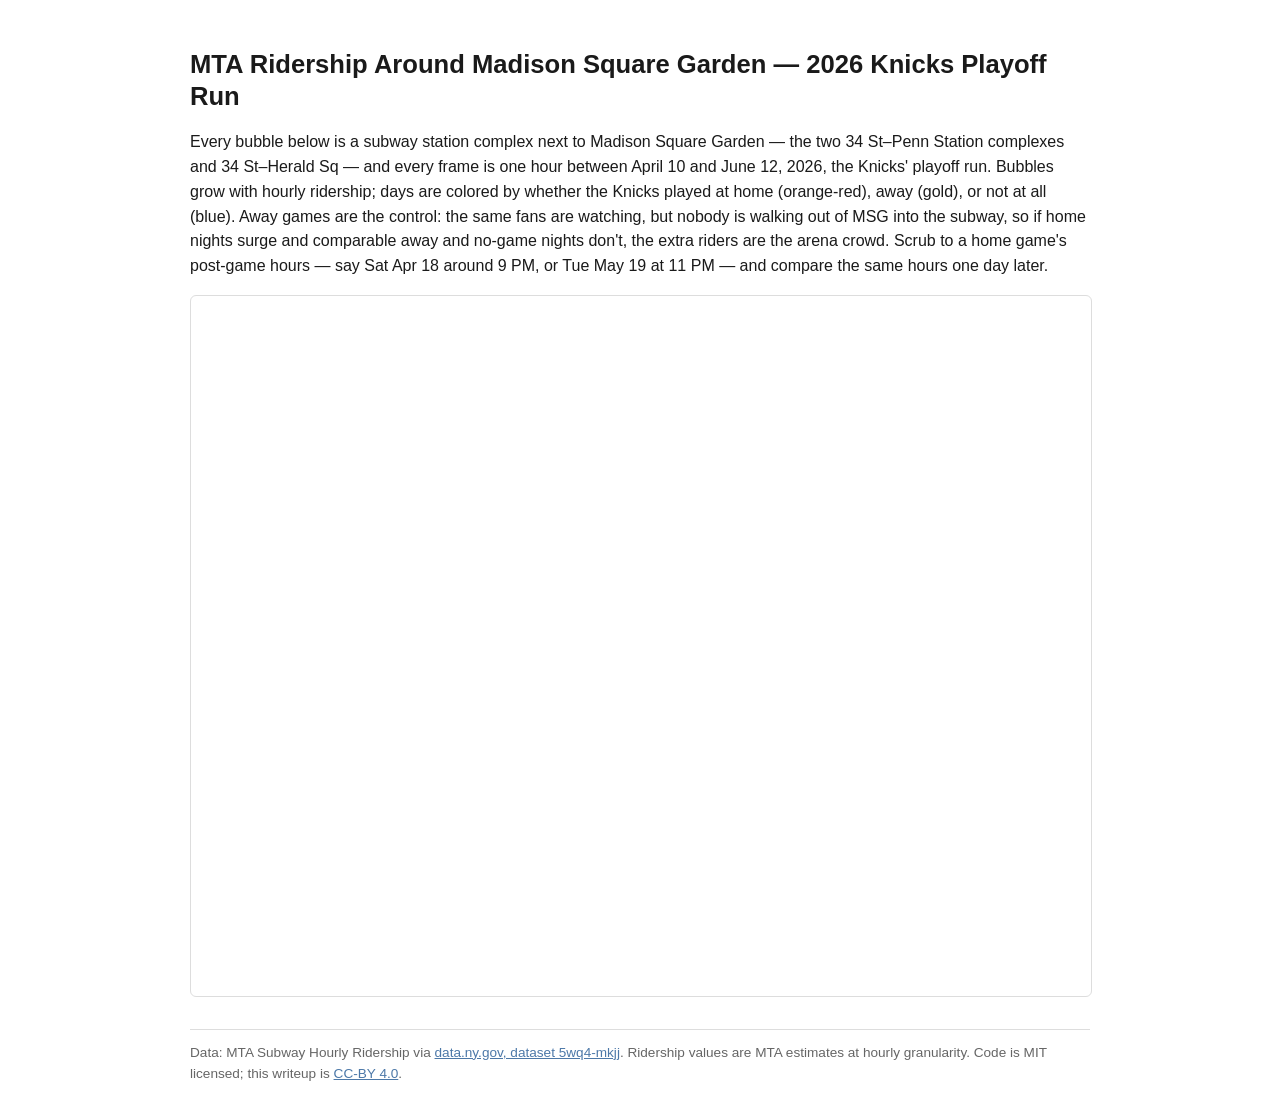
==== docs/index.html @ e0a3ffa9 "Phase 4: landing page, README, v2 ideas docs/index.html frames the home/away/no-game comparison and " ====
<!DOCTYPE html>
<html lang="en">
<head>
<meta charset="utf-8">
<meta name="viewport" content="width=device-width, initial-scale=1">
<title>MTA Ridership Around Madison Square Garden — 2026 Knicks Playoff Run</title>
<style>
  body {
    font-family: -apple-system, BlinkMacSystemFont, "Segoe UI", Roboto,
      Helvetica, Arial, sans-serif;
    max-width: 900px;
    margin: 0 auto;
    padding: 2rem 1rem;
    color: #1a1a1a;
    line-height: 1.55;
  }
  h1 { font-size: 1.6rem; line-height: 1.25; }
  iframe {
    width: 100%;
    height: 700px;
    border: 1px solid #ddd;
    border-radius: 6px;
  }
  footer {
    margin-top: 1.5rem;
    font-size: 0.85rem;
    color: #666;
    border-top: 1px solid #ddd;
    padding-top: 0.75rem;
  }
  footer a { color: #4C78A8; }
</style>
</head>
<body>
<h1>MTA Ridership Around Madison Square Garden — 2026 Knicks Playoff Run</h1>
<p>
Every bubble below is a subway station complex next to Madison Square Garden —
the two 34&nbsp;St–Penn Station complexes and 34&nbsp;St–Herald&nbsp;Sq — and
every frame is one hour between April 10 and June 12, 2026, the Knicks'
playoff run. Bubbles grow with hourly ridership; days are colored by whether
the Knicks played at home (orange-red), away (gold), or not at all (blue).
Away games are the control: the same fans are watching, but nobody is walking
out of MSG into the subway, so if home nights surge and comparable away and
no-game nights don't, the extra riders are the arena crowd. Scrub to a home
game's post-game hours — say Sat Apr 18 around 9&nbsp;PM, or Tue May 19 at
11&nbsp;PM — and compare the same hours one day later.
</p>
<iframe src="ridership_map.html" title="Animated map of hourly MTA ridership near MSG"></iframe>
<footer>
Data: MTA Subway Hourly Ridership via
<a href="https://data.ny.gov/Transportation/MTA-Subway-Hourly-Ridership/5wq4-mkjj">data.ny.gov, dataset 5wq4-mkjj</a>.
Ridership values are MTA estimates at hourly granularity.
Code is MIT licensed; this writeup is
<a href="https://creativecommons.org/licenses/by/4.0/">CC-BY 4.0</a>.
</footer>
</body>
</html>
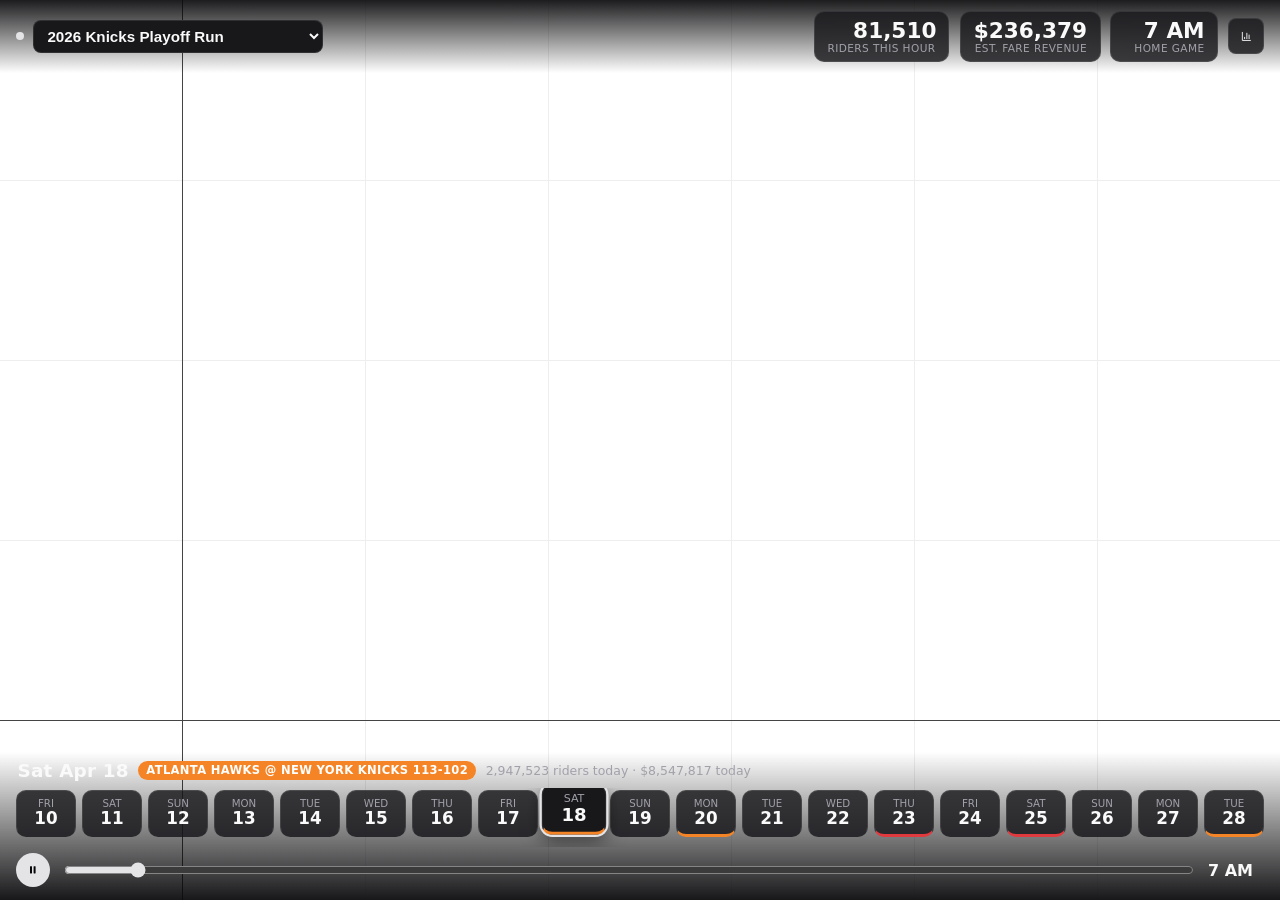
==== commit 47c1fc9b: "clean up paths" ====
--- a/docs/index.html
+++ b/docs/index.html
@@ -1,57 +1,98 @@
-<!DOCTYPE html>
+<!doctype html>
 <html lang="en">
-<head>
-<meta charset="utf-8">
-<meta name="viewport" content="width=device-width, initial-scale=1">
-<title>MTA Ridership Around Madison Square Garden — 2026 Knicks Playoff Run</title>
-<style>
-  body {
-    font-family: -apple-system, BlinkMacSystemFont, "Segoe UI", Roboto,
-      Helvetica, Arial, sans-serif;
-    max-width: 900px;
-    margin: 0 auto;
-    padding: 2rem 1rem;
-    color: #1a1a1a;
-    line-height: 1.55;
-  }
-  h1 { font-size: 1.6rem; line-height: 1.25; }
-  iframe {
-    width: 100%;
-    height: 700px;
-    border: 1px solid #ddd;
-    border-radius: 6px;
-  }
-  footer {
-    margin-top: 1.5rem;
-    font-size: 0.85rem;
-    color: #666;
-    border-top: 1px solid #ddd;
-    padding-top: 0.75rem;
-  }
-  footer a { color: #4C78A8; }
-</style>
-</head>
-<body>
-<h1>MTA Ridership Around Madison Square Garden — 2026 Knicks Playoff Run</h1>
-<p>
-Every bubble below is a subway station complex next to Madison Square Garden —
-the two 34&nbsp;St–Penn Station complexes and 34&nbsp;St–Herald&nbsp;Sq — and
-every frame is one hour between April 10 and June 12, 2026, the Knicks'
-playoff run. Bubbles grow with hourly ridership; days are colored by whether
-the Knicks played at home (orange-red), away (gold), or not at all (blue).
-Away games are the control: the same fans are watching, but nobody is walking
-out of MSG into the subway, so if home nights surge and comparable away and
-no-game nights don't, the extra riders are the arena crowd. Scrub to a home
-game's post-game hours — say Sat Apr 18 around 9&nbsp;PM, or Tue May 19 at
-11&nbsp;PM — and compare the same hours one day later.
-</p>
-<iframe src="ridership_map.html" title="Animated map of hourly MTA ridership near MSG"></iframe>
-<footer>
-Data: MTA Subway Hourly Ridership via
-<a href="https://data.ny.gov/Transportation/MTA-Subway-Hourly-Ridership/5wq4-mkjj">data.ny.gov, dataset 5wq4-mkjj</a>.
-Ridership values are MTA estimates at hourly granularity.
-Code is MIT licensed; this writeup is
-<a href="https://creativecommons.org/licenses/by/4.0/">CC-BY 4.0</a>.
-</footer>
-</body>
+  <head>
+    <meta charset="utf-8" />
+    <meta name="viewport" content="width=device-width, initial-scale=1" />
+    <title>Sports Lights Up NYC Transit</title>
+    <link rel="stylesheet" href="app.css" />
+    <script
+      src="https://cdn.plot.ly/plotly-2.35.2.min.js"
+      charset="utf-8"
+    ></script>
+  </head>
+  <body>
+    <div id="map"></div>
+
+    <header id="topbar">
+      <div class="brand">
+        <span class="dot"></span>
+        <select id="eventSelect" aria-label="Event"></select>
+      </div>
+      <div class="stats">
+        <div class="stat">
+          <span class="num" id="statRiders">—</span
+          ><span class="lbl">riders this hour</span>
+        </div>
+        <div class="stat">
+          <span class="num" id="statRevenue">—</span
+          ><span class="lbl">est. fare revenue</span>
+        </div>
+        <div class="stat">
+          <span class="num" id="statClock">—</span
+          ><span class="lbl" id="statDay">—</span>
+        </div>
+        <button id="dataToggle" aria-label="Toggle day comparison charts">
+          <svg
+            viewBox="0 0 24 24"
+            fill="none"
+            stroke="currentColor"
+            stroke-width="2"
+            stroke-linecap="round"
+            stroke-linejoin="round"
+          >
+            <path d="M3 3v18h18" />
+            <path d="M18 17V9" />
+            <path d="M13 17V5" />
+            <path d="M8 17v-3" />
+          </svg>
+        </button>
+      </div>
+    </header>
+
+    <div id="dataPanel" class="hidden">
+      <div class="panel-header">
+        <span>Day-by-day comparison</span>
+        <button id="dataClose" aria-label="Close">
+          <svg
+            viewBox="0 0 24 24"
+            fill="none"
+            stroke="currentColor"
+            stroke-width="2"
+            stroke-linecap="round"
+            stroke-linejoin="round"
+          >
+            <path d="M18 6 6 18" />
+            <path d="M6 6l12 12" />
+          </svg>
+        </button>
+      </div>
+      <div class="chart-label">Riders per day</div>
+      <div id="chartRidership" class="chart"></div>
+      <div class="chart-label">Revenue over time</div>
+      <div id="chartRevenue" class="chart"></div>
+    </div>
+
+    <footer id="timeline">
+      <div id="nowShowing">
+        <span id="nowDate">—</span>
+        <span id="nowGame" class="chip"></span>
+        <span id="dayTotals" class="day-totals"></span>
+      </div>
+      <div id="days" class="days"></div>
+      <div class="scrubber">
+        <button id="playBtn" aria-label="Play">
+          <svg viewBox="0 0 24 24" fill="currentColor" stroke="none">
+            <polygon points="6 3 20 12 6 21 6 3" />
+          </svg>
+        </button>
+        <input id="hour" type="range" min="6" max="23" value="6" step="1" />
+        <span id="hourLabel" class="hourLabel">6 AM</span>
+      </div>
+    </footer>
+
+    <div id="loading">loading live MTA data…</div>
+
+    <script src="sources/mta.js"></script>
+    <script src="app.js"></script>
+  </body>
 </html>
--- a/docs/app.css
+++ b/docs/app.css
@@ -0,0 +1,376 @@
+:root {
+  /* Neutral, shadcn-style zinc palette. The only non-neutral color in the
+     app is the map's ridership heat scale (blue -> red), which encodes data,
+     not theme -- see HEAT in app.js. */
+  --accent: #e4e4e7;
+  --bg: #09090b;
+  --panel: rgba(24, 24, 27, 0.82);
+  --panel-solid: #18181b;
+  --text: #fafafa;
+  --muted: #a1a1aa;
+  --border: rgba(255, 255, 255, 0.1);
+  --radius: 0.5rem;
+}
+
+* {
+  box-sizing: border-box;
+}
+html,
+body {
+  margin: 0;
+  height: 100%;
+}
+body {
+  font-family:
+    ui-sans-serif,
+    system-ui,
+    -apple-system,
+    "Segoe UI",
+    Roboto,
+    Helvetica,
+    Arial,
+    sans-serif;
+  background: var(--bg);
+  color: var(--text);
+  overflow: hidden;
+}
+/* Scoped to our own icon buttons only -- don't touch Plotly's internal SVGs. */
+#playBtn svg,
+#dataToggle svg,
+#dataClose svg {
+  width: 60%;
+  height: 60%;
+}
+
+/* Full-bleed map */
+#map {
+  position: fixed;
+  inset: 0;
+}
+
+/* Floating top bar */
+#topbar {
+  position: fixed;
+  top: 0;
+  left: 0;
+  right: 0;
+  z-index: 10;
+  display: flex;
+  align-items: center;
+  justify-content: space-between;
+  gap: 1rem;
+  padding: 0.7rem 1rem;
+  background: linear-gradient(
+    to bottom,
+    rgba(9, 9, 11, 0.92),
+    rgba(9, 9, 11, 0)
+  );
+  pointer-events: none;
+}
+#topbar > * {
+  pointer-events: auto;
+}
+
+.brand {
+  display: flex;
+  align-items: center;
+  gap: 0.55rem;
+}
+.brand .dot {
+  width: 8px;
+  height: 8px;
+  border-radius: 50%;
+  background: var(--accent);
+}
+#eventSelect {
+  background: var(--panel-solid);
+  color: var(--text);
+  border: 1px solid var(--border);
+  border-radius: 8px;
+  padding: 0.4rem 0.6rem;
+  font-size: 0.95rem;
+  font-weight: 600;
+}
+
+.stats {
+  display: flex;
+  gap: 0.6rem;
+  flex-wrap: wrap;
+  justify-content: flex-end;
+}
+.stat {
+  background: var(--panel);
+  backdrop-filter: blur(8px);
+  border: 1px solid var(--border);
+  border-radius: 10px;
+  padding: 0.4rem 0.8rem;
+  min-width: 108px;
+  text-align: right;
+}
+.stat .num {
+  display: block;
+  font-size: 1.35rem;
+  font-weight: 700;
+  line-height: 1.1;
+  font-variant-numeric: tabular-nums;
+}
+.stat .lbl {
+  display: block;
+  font-size: 0.66rem;
+  text-transform: uppercase;
+  letter-spacing: 0.04em;
+  color: var(--muted);
+}
+
+#dataToggle {
+  width: 36px;
+  height: 36px;
+  flex: 0 0 auto;
+  align-self: center;
+  background: var(--panel);
+  backdrop-filter: blur(8px);
+  border: 1px solid var(--border);
+  border-radius: var(--radius);
+  color: var(--text);
+  cursor: pointer;
+  padding: 8px;
+  display: flex;
+  align-items: center;
+  justify-content: center;
+}
+#dataToggle:hover {
+  background: var(--panel-solid);
+}
+
+/* Expandable day-comparison panel */
+#dataPanel {
+  position: fixed;
+  top: 4.4rem;
+  right: 1rem;
+  z-index: 15;
+  width: min(420px, calc(100vw - 2rem));
+  color: var(--text);
+  background: var(--panel-solid);
+  border: 1px solid var(--border);
+  border-radius: var(--radius);
+  padding: 0.8rem 0.9rem;
+  box-shadow: 0 10px 30px rgba(0, 0, 0, 0.5);
+  max-height: calc(100vh - 6.5rem);
+  overflow-y: auto;
+  transform-origin: top right;
+  transition:
+    opacity 0.15s ease,
+    transform 0.15s ease;
+}
+#dataPanel.hidden {
+  opacity: 0;
+  transform: scale(0.95);
+  pointer-events: none;
+}
+.panel-header {
+  display: flex;
+  justify-content: space-between;
+  align-items: center;
+  margin-bottom: 0.6rem;
+  font-weight: 600;
+  font-size: 0.9rem;
+}
+#dataClose {
+  background: none;
+  border: none;
+  border-radius: 50%;
+  width: 22px;
+  height: 22px;
+  color: var(--muted);
+  cursor: pointer;
+  padding: 4px;
+  display: flex;
+  align-items: center;
+  justify-content: center;
+}
+#dataClose:hover {
+  background: var(--border);
+  color: var(--text);
+}
+.chart-label {
+  font-size: 0.72rem;
+  color: var(--muted);
+  text-transform: uppercase;
+  letter-spacing: 0.04em;
+  font-weight: 600;
+  margin: 0.3rem 0 0.1rem;
+}
+.chart {
+  width: 100%;
+  height: 190px;
+}
+
+/* Bottom timeline */
+#timeline {
+  position: fixed;
+  left: 0;
+  right: 0;
+  bottom: 0;
+  z-index: 10;
+  background: linear-gradient(to top, rgba(9, 9, 11, 0.94), rgba(9, 9, 11, 0));
+  padding: 0.5rem 1rem 0.8rem;
+}
+/* "Now showing" — the clear, prominent label of the current day */
+#nowShowing {
+  display: flex;
+  align-items: center;
+  gap: 0.6rem;
+  flex-wrap: wrap;
+  padding: 0 0.1rem 0.45rem;
+}
+#nowDate {
+  font-size: 1.15rem;
+  font-weight: 800;
+  letter-spacing: 0.01em;
+}
+#nowGame.chip {
+  font-size: 0.72rem;
+  font-weight: 700;
+  text-transform: uppercase;
+  letter-spacing: 0.03em;
+  padding: 0.15rem 0.5rem;
+  border-radius: 999px;
+  color: #fff;
+  background: rgba(255, 255, 255, 0.1);
+}
+#nowGame.chip:empty {
+  display: none;
+}
+.day-totals {
+  font-size: 0.78rem;
+  color: var(--muted);
+  font-variant-numeric: tabular-nums;
+}
+
+/* Day feed — snap-scrolling strip, active card auto-centered */
+.days {
+  display: flex;
+  gap: 6px;
+  overflow-x: auto;
+  padding: 2px 40vw 0.6rem 0;
+  scrollbar-width: none;
+  scroll-snap-type: x mandatory;
+  scroll-behavior: smooth;
+}
+.days::-webkit-scrollbar {
+  display: none;
+}
+.day {
+  flex: 0 0 auto;
+  cursor: pointer;
+  user-select: none;
+  scroll-snap-align: center;
+  background: var(--panel);
+  border: 1px solid var(--border);
+  border-bottom: 3px solid transparent;
+  border-radius: 10px;
+  padding: 0.4rem 0.7rem;
+  text-align: center;
+  min-width: 60px;
+  transition:
+    transform 0.12s,
+    background 0.15s,
+    box-shadow 0.15s;
+}
+.day:hover {
+  transform: translateY(-3px);
+}
+.day .d-dow {
+  font-size: 0.64rem;
+  color: var(--muted);
+  text-transform: uppercase;
+}
+.day .d-date {
+  font-size: 1.05rem;
+  font-weight: 800;
+  line-height: 1.1;
+}
+.day.game {
+  border-bottom-color: var(--accent);
+}
+.day.active {
+  background: var(--panel-solid);
+  transform: translateY(-4px) scale(1.08);
+  box-shadow:
+    0 0 0 2px var(--accent),
+    0 6px 18px rgba(0, 0, 0, 0.5);
+}
+.day.nodata {
+  opacity: 0.35;
+  pointer-events: none;
+}
+
+.scrubber {
+  display: flex;
+  align-items: center;
+  gap: 0.75rem;
+  margin-top: 0.4rem;
+}
+#playBtn {
+  background: var(--accent);
+  color: var(--bg);
+  border: none;
+  border-radius: 50%;
+  width: 34px;
+  height: 34px;
+  padding: 9px;
+  cursor: pointer;
+  flex: 0 0 auto;
+  display: flex;
+  align-items: center;
+  justify-content: center;
+}
+#hour {
+  flex: 1;
+  accent-color: var(--accent);
+}
+.hourLabel {
+  font-variant-numeric: tabular-nums;
+  font-weight: 600;
+  min-width: 56px;
+}
+
+#loading {
+  position: fixed;
+  inset: 0;
+  display: flex;
+  align-items: center;
+  justify-content: center;
+  background: var(--bg);
+  color: var(--muted);
+  z-index: 20;
+  font-size: 1.1rem;
+}
+#loading.hidden {
+  display: none;
+}
+
+@media (max-width: 640px) {
+  .stat {
+    min-width: 84px;
+    padding: 0.3rem 0.55rem;
+  }
+  .stat .num {
+    font-size: 1.05rem;
+  }
+  #topbar {
+    flex-direction: column;
+    align-items: stretch;
+    gap: 0.5rem;
+  }
+  .stats {
+    justify-content: space-between;
+  }
+  #dataPanel {
+    top: auto;
+    bottom: 12rem;
+    right: 0.5rem;
+    left: 0.5rem;
+    width: auto;
+  }
+}
